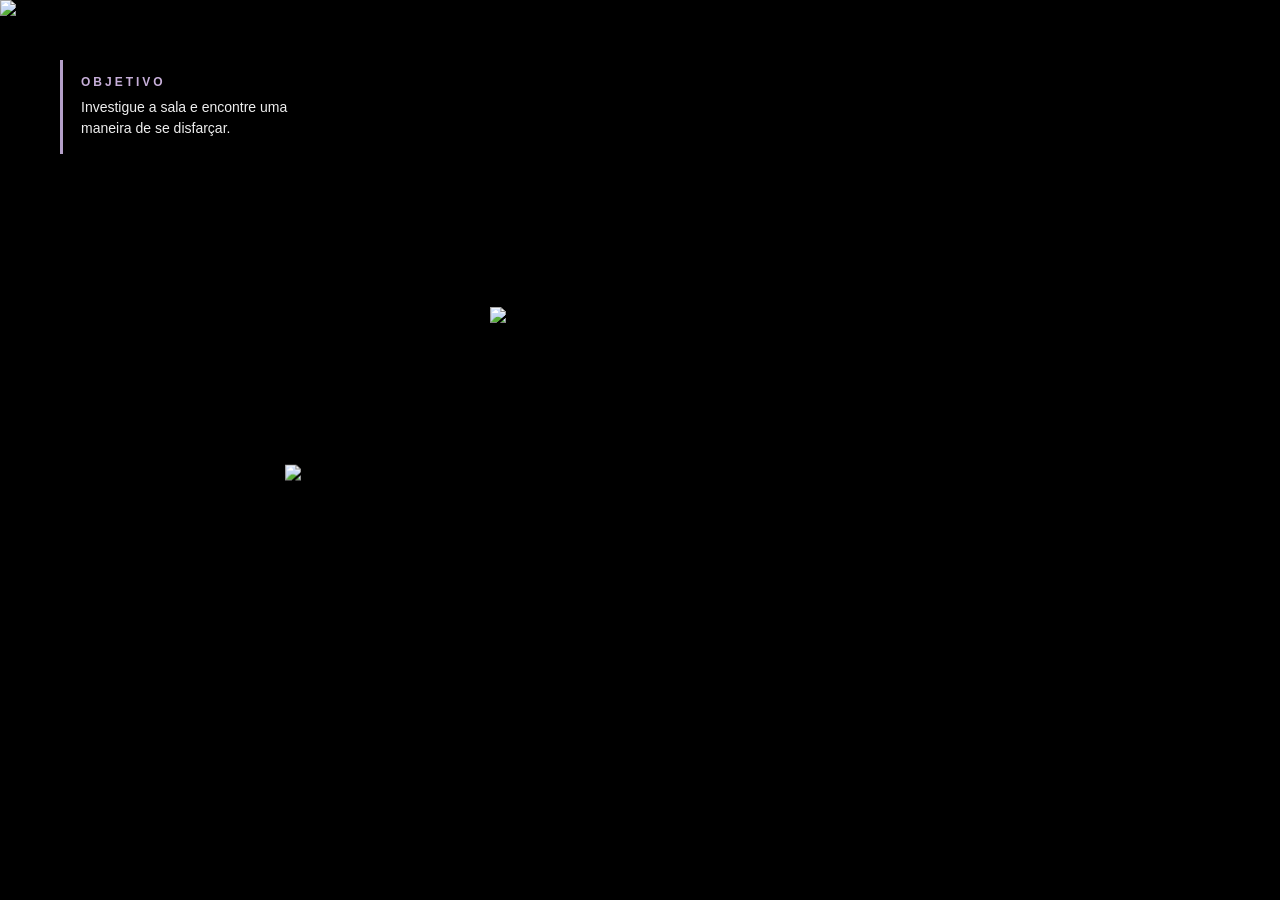
==== historia.html @ 217e8e1a "Add files via upload" ====
<!DOCTYPE html>
<html lang="pt-br">

<head>
    <meta charset="UTF-8">
    <meta name="viewport" content="width=device-width, initial-scale=1.0">
    <title>Santa Glória</title>
    <link rel="stylesheet" href="stylehistoria.css">

<script>
    if (new URLSearchParams(window.location.search).get("fadein") === "1") {
        document.documentElement.classList.add("fade-in-historia");
    }
</script>
</head>

<body>

    <!-- MÚSICA DE FUNDO -->
<audio id="musicaFundo" loop style="display:none;">
    <source src="midia/audio.mp3" type="audio/mpeg">
</audio>

    <!-- TELA DA HISTÓRIA -->
    <div class="tela-historia">

        <main class="game">

        <!-- CENÁRIO -->
        <img src="midia/cenariouniforme.png" class="cenario" alt="Sala das enfermeiras" >

        <!-- OBJETIVOS DO JOGO -->
<div class="objetivos-container" id="objetivosContainer">

    <div class="objetivo-jogo" id="objetivoJogo">
        <span class="objetivo-titulo">OBJETIVO</span>
        <p>Investigue a sala e encontre uma maneira de se disfarçar.</p>
    </div>

    <div class="objetivo-jogo bonus-jogo" id="bonusJogo">
        <span class="objetivo-titulo">BÔNUS</span>
        <p>Encontre a senha para abrir o armário.</p>
    </div>

</div>

        <!-- =====================================
            ARMÁRIO 3
        ====================================== -->
        <div class="armario-container">

            <!-- ARMÁRIO FECHADO -->
            <img src="midia/armario.png" class="armario" id="armarioFechado" alt="Armário 3" >

            <!-- ARMÁRIO ABERTO -->
            <img src="midia/armarioaber.png" class="armario armario-aberto" id="armarioAberto" alt="Armário 3 aberto" >

            <!-- CADEADO -->
            <button class="cadeado-botao" id="abrirCadeado" type="button" >
                <img src="midia/cadeado.png" class="cadeado" alt="Cadeado do Armário 3">
            </button>

            <!-- UNIFORME -->
            <button class="uniforme-botao" id="pegarUniforme" type="button" >
                <img src="midia/uniforme.png" class="uniforme" alt="Uniforme de enfermeira">
            </button>

        </div>

        <!-- =====================================
            QUADRO
        ====================================== -->
        <button class="quadro-botao" id="abrirQuadro" type="button" >
            <img src="midia/quadro.png" class="quadro" alt="Quadro de investigação">

            <img src="midia/papel.png" class="papel-no-quadro-sala" alt="">

        </button>


        <!-- =====================================
            ZOOM DO QUADRO
        ====================================== -->
        <div
            class="overlay"
            id="quadroOverlay">

            <button class="botao-fechar" id="fecharQuadro" type="button" aria-label="Fechar quadro"> × </button>

            <div class="quadro-grande-wrapper">
                <img src="midia/quadro.png" class="quadro-grande" alt="Quadro de investigação ampliado">

                <!-- PAPEL CLICÁVEL -->
                <button class="papel-botao" id="abrirPapel" type="button">
                    <img src="midia/papel.png" class="papel-no-quadro" alt="Papel">
                </button>

            </div>
        </div>


        <!-- =====================================
            ZOOM DO PAPEL
        ====================================== -->
        <div class="overlay papel-overlay" id="papelOverlay">

            <button class="botao-fechar" id="fecharPapel" type="button" aria-label="Fechar papel" > × </button>
            <img src="midia/papel.png" class="papel-grande" alt="Papel ampliado">
        </div>


        <!-- =====================================
            CADEADO / COMBINAÇÃO
        ====================================== -->
        <div class="overlay cadeado-overlay" id="cadeadoOverlay">
            <button class="botao-fechar" id="fecharCadeado" type="button" aria-label="Fechar cadeado" > × </button>
            <div class="cadeado-painel">

                <h2>CADEADO</h2>
                <p class="instrucao">
                    Arraste os discos para cima ou para baixo
                </p>
                <div class="cadeado-discos">

                    <!-- DISCO 1 -->
                    <div class="disco-arrastavel" data-numero="0" >
                        <div class="numeros">
                            <span>0</span>
                            <span>1</span>
                            <span>2</span>
                            <span>3</span>
                            <span>4</span>
                            <span>5</span>
                            <span>6</span>
                            <span>7</span>
                            <span>8</span>
                            <span>9</span>
                        </div>

                        <div class="linha-superior"></div>
                        <div class="linha-inferior"></div>

                    </div>


                    <!-- DISCO 2 -->
                    <div class="disco-arrastavel" data-numero="0">

                        <div class="numeros">
                            <span>0</span>
                            <span>1</span>
                            <span>2</span>
                            <span>3</span>
                            <span>4</span>
                            <span>5</span>
                            <span>6</span>
                            <span>7</span>
                            <span>8</span>
                            <span>9</span>
                        </div>

                        <div class="linha-superior"></div>
                        <div class="linha-inferior"></div>

                    </div>


                    <!-- DISCO 3 -->
                    <div class="disco-arrastavel" data-numero="0">

                        <div class="numeros">
                            <span>0</span>
                            <span>1</span>
                            <span>2</span>
                            <span>3</span>
                            <span>4</span>
                            <span>5</span>
                            <span>6</span>
                            <span>7</span>
                            <span>8</span>
                            <span>9</span>
                        </div>

                        <div class="linha-superior"></div>
                        <div class="linha-inferior"></div>

                    </div>
                </div>


                <!-- SENHA ATUAL -->
                <div class="senha-atual" id="senhaAtual"> 000 </div>


                <!-- MENSAGEM DO CADEADO -->
                <div class="mensagem-cadeado" id="mensagemCadeado"></div>

            </div>

        </div>


        <!-- =====================================
            MENSAGEM DO JOGO
        ====================================== -->
        <div class="mensagem-jogo" id="mensagemJogo"></div>

    </main>

    <!-- Ligações -->
<script src="scripthistoria.js"></script>
<script src="script.js"></script>
<script src="musica.js"></script>
<script src="configuracoes.js"></script>

</body>

</html>
---- stylehistoria.css ----
html,
body {
    margin: 0;
    padding: 0;
    width: 100%;
    height: 100%;
    overflow: hidden;
    background: #000;
    font-family: Arial, sans-serif;
}

.game {
    position: relative;
    width: 100vw;
    height: 100vh;
    overflow: hidden;
}


/* =====================================
   CENÁRIO
===================================== */

.cenario {
    position: absolute;
    inset: 0;

    width: 100%;
    height: 100%;

    object-fit: cover;

    user-select: none;
    pointer-events: none;
}


/* =====================================
   ARMÁRIO
===================================== */

.armario-container {
    position: absolute;

    width: 980px;

    left: 25%;
    top: 55%;

    transform: translate(-50%, -50%);

    z-index: 20;
}

.armario {
    width: 100%;
    height: auto;

    display: block;

    user-select: none;
}

.armario-aberto {
    display: none;
}


/* =====================================
   CADEADO
===================================== */

.cadeado-botao {
    position: absolute;

    width: 70px;

    /*
       Ajuste esses dois valores
       se precisar mover o cadeado.
    */
    left: 50%;
    top: 50%;

    transform: translate(-50%, -50%);

    padding: 0;

    border: none;

    background: transparent;

    cursor: pointer;

    z-index: 50;
}

.cadeado {
    width: 100%;
    height: auto;

    display: block;

    user-select: none;
}


/* =====================================
   UNIFORME
===================================== */

.uniforme-botao {
    display: none;

    position: absolute;

    width: 280px;

    left: 50%;
    top: 48%;

    transform: translate(-50%, -50%);

    padding: 0;

    border: none;

    background: transparent;

    cursor: pointer;

    z-index: 60;
}

.uniforme {
    width: 100%;
    height: auto;

    display: block;

    user-select: none;
}


/* =====================================
   QUADRO
===================================== */

.quadro-botao {
    position: absolute;

    width: 300px;

    left: 50%;
    top: 35%;

    transform: translate(-50%, -50%);

    padding: 0;
    margin: 0;

    border: none;

    background: transparent;

    cursor: pointer;

    z-index: 10;
}

.quadro {
    width: 100%;

    display: block;

    user-select: none;
}

.papel-no-quadro-sala {
    position: absolute;

    width: 65px;

    left: 52%;
    top: 42%;

    transform: translate(-50%, -50%);

    z-index: 5;

    user-select: none;

    pointer-events: none;
}


/* =====================================
   OVERLAY
===================================== */

.overlay {
    position: fixed;

    inset: 0;

    width: 100vw;
    height: 100vh;

    background: rgba(0, 0, 0, 0.92);

    z-index: 100;

    display: none;

    align-items: center;
    justify-content: center;
}

.overlay.aberto {
    display: flex;
}


/* =====================================
   FECHAR
===================================== */

.botao-fechar {
    position: absolute;

    top: 25px;
    right: 30px;

    width: 50px;
    height: 50px;

    border: none;

    border-radius: 50%;

    background: rgba(20, 20, 20, 0.9);

    color: white;

    font-size: 38px;

    cursor: pointer;

    z-index: 200;
}


/* =====================================
   QUADRO AMPLIADO
===================================== */

.quadro-grande-wrapper {
    position: relative;

    width: min(80vw, 1100px);

    max-height: 85vh;

    display: flex;

    align-items: center;
    justify-content: center;
}

.quadro-grande {
    display: block;

    width: 100%;

    max-height: 85vh;

    object-fit: contain;

    user-select: none;

    pointer-events: none;
}


/* =====================================
   PAPEL
===================================== */

.papel-botao {
    position: absolute;

    width: 190px;

    left: 52%;
    top: 42%;

    transform: translate(-50%, -50%);

    padding: 0;
    margin: 0;

    border: none;

    background: transparent;

    cursor: pointer;

    z-index: 20;
}

.papel-no-quadro {
    display: block;

    width: 100%;
    height: auto;

    user-select: none;
}

.papel-grande {
    width: min(80vw, 900px);

    max-height: 90vh;

    object-fit: contain;

    user-select: none;
}


/* =====================================
   CADEADO ABERTO
===================================== */

.cadeado-painel {
    display: flex;

    flex-direction: column;

    align-items: center;

    justify-content: center;

    gap: 18px;

    color: white;

    user-select: none;
}

.cadeado-painel h2 {
    margin: 0;

    font-size: 30px;

    letter-spacing: 4px;
}

.instrucao {
    margin: 0;

    color: #aaa;

    font-size: 15px;
}


/* =====================================
   DISCOS
===================================== */

.cadeado-discos {
    display: flex;

    align-items: center;
    justify-content: center;

    gap: 14px;

    margin-top: 10px;
}

.disco-arrastavel {
    position: relative;

    width: 82px;
    height: 105px;

    overflow: hidden;

    background: linear-gradient(
        to right,
        #aaa,
        #eee,
        #aaa
    );

    border: 4px solid #777;

    border-radius: 8px;

    cursor: grab;

    touch-action: none;

    user-select: none;

    box-sizing: border-box;
}

.disco-arrastavel:active {
    cursor: grabbing;
}


/* =====================================
   NÚMEROS DOS DISCOS
===================================== */

.numeros {
    position: absolute;

    left: 0;

    width: 100%;

    display: flex;

    flex-direction: column;

    align-items: center;

    transform: translateY(-180px);

    will-change: transform;
}

.numeros span {
    width: 100%;

    height: 60px;

    flex-shrink: 0;

    display: flex;

    align-items: center;
    justify-content: center;
    font-size: 38px;
    font-weight: bold;
    color: #111;
}


/* =====================================
LINHAS DO DISCO
===================================== */
.linha-superior,
.linha-inferior {
    position: absolute;
    left: 0;
    width: 100%;
    height: 2px;
    background: rgba(70, 70, 70, 0.7);
    pointer-events: none;
    z-index: 10;
}

.linha-superior {
    top: 51px;
}

.linha-inferior {
    bottom: 51px;
}


/* =====================================
SENHA
===================================== */
.senha-atual {
    min-width: 100px;
    text-align: center;
    font-size: 25px;
    font-weight: bold;
    letter-spacing: 8px;
    color: white;
}


/* =====================================
MENSAGEM
===================================== */

.mensagem-cadeado {
    min-height: 22px;
    color: #ccc;
    font-size: 15px;
    text-align: center;
}

.mensagem-jogo {
    position: absolute;
    left: 50%;
    bottom: 40px;
    transform: translateX(-50%);
    padding: 12px 20px;
    background: rgba(0, 0, 0, 0.85);
    color: white;
    font-size: 16px;
    border-radius: 5px;
    opacity: 0;
    pointer-events: none;
    transition: opacity 0.3s;
    z-index: 300;
}

.mensagem-jogo.visivel {
    opacity: 1;
}


/* =====================================
CELULAR
===================================== */
@media (max-width: 800px) {

    .armario-container {
        width: 90vw;
    }

    .quadro-botao {
        width: 30vw;
    }

    .cadeado-botao {
        width: 55px;
    }

    .disco-arrastavel {
        width: 65px;
        height: 95px;
    }

    .numeros span {
        font-size: 32px;
    }
}

/* ==========================================
EFEITO FADE-IN DA TELA DA HISTÓRIA
========================================== */

.fade-in-historia body {
    animation: aparecerHistoria 1.5s ease-in-out both;
}

@keyframes aparecerHistoria {
    from {
        opacity: 0;
    }

    to {
        opacity: 1;
    }
}

/* =====================================
   OBJETIVO DO JOGO
===================================== */

.objetivo-jogo {
    position: absolute;

    top: 30px;
    left: 30px;

    width: 280px;

    padding: 15px 18px;

    background: rgba(0, 0, 0, 0.75);

    border-left: 3px solid #b5a0c9;

    color: white;

    font-family: Arial, sans-serif;

    z-index: 80;

    opacity: 0;
    visibility: hidden;

    transform: translateX(-15px);

    transition:
        opacity 0.7s ease,
        transform 0.7s ease,
        visibility 0.7s;
}

/* TÍTULO */

.objetivo-titulo {
    display: block;

    color: #c7afd9;

    font-size: 12px;
    font-weight: bold;

    letter-spacing: 3px;

    margin-bottom: 8px;
}

/* =====================================
CONTAINER DOS OBJETIVOS
===================================== */

.objetivos-container {
    position: absolute;
    top: 30px;
    left: 30px;

    width: 280px;

    display: flex;
    flex-direction: column;
    gap: 12px;

    z-index: 80;
}

/* OBJETIVOS */

.objetivo-jogo {
    position: relative;

    width: 100%;
    box-sizing: border-box;

    padding: 15px 18px;

    background: rgba(0, 0, 0, 0.75);

    border-left: 3px solid #b5a0c9;

    color: white;
    font-family: Arial, sans-serif;

    opacity: 0;
    visibility: hidden;

    transform: translateX(-15px);

    transition:
        opacity 0.7s ease,
        transform 0.7s ease,
        visibility 0.7s;
}

.objetivo-jogo.visivel {
    opacity: 1;
    visibility: visible;

    transform: translateX(0);
}

/* TÍTULOS */

.objetivo-titulo {
    display: block;

    color: #c7afd9;

    font-size: 12px;
    font-weight: bold;

    letter-spacing: 3px;

    margin-bottom: 8px;
}

/* DESCRIÇÃO */

.objetivo-jogo p {
    margin: 0;

    font-size: 14px;
    line-height: 1.5;

    color: #eeeeee;
}

/* BÔNUS */

.bonus-jogo {
    border-left-color: #d6b76e;
}

.bonus-jogo .objetivo-titulo {
    color: #d6b76e;
}
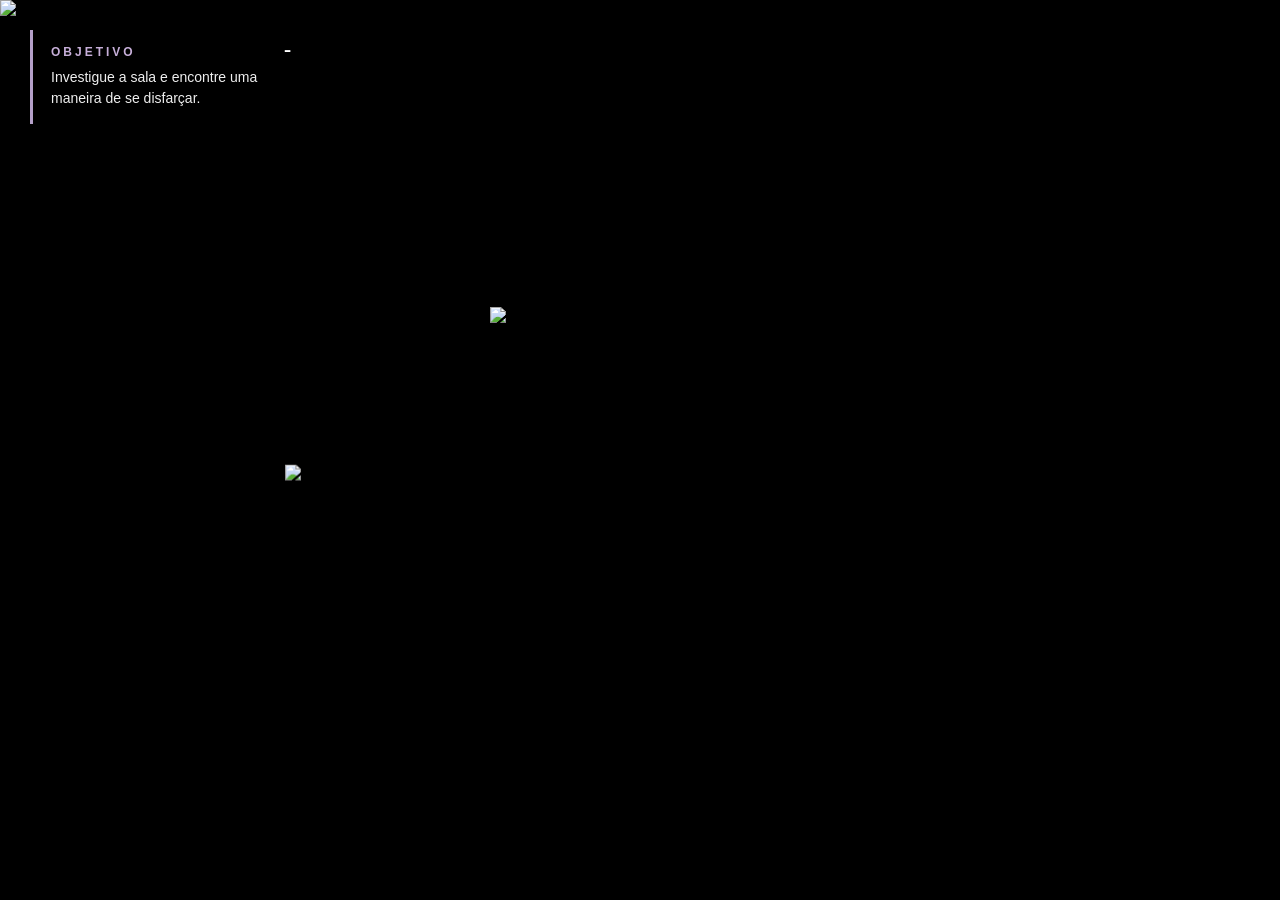
==== commit fc47cb35: "Add files via upload" ====
--- a/historia.html
+++ b/historia.html
@@ -5,213 +5,233 @@
     <meta charset="UTF-8">
     <meta name="viewport" content="width=device-width, initial-scale=1.0">
     <title>Santa Glória</title>
+
     <link rel="stylesheet" href="stylehistoria.css">
 
-<script>
-    if (new URLSearchParams(window.location.search).get("fadein") === "1") {
-        document.documentElement.classList.add("fade-in-historia");
-    }
-</script>
+    <script>
+        if (new URLSearchParams(window.location.search).get("fadein") === "1") {
+            document.documentElement.classList.add("fade-in-historia");
+        }
+    </script>
 </head>
 
 <body>
 
     <!-- MÚSICA DE FUNDO -->
-<audio id="musicaFundo" loop style="display:none;">
-    <source src="midia/audio.mp3" type="audio/mpeg">
-</audio>
+    <audio id="musicaFundo" loop style="display:none;">
+        <source src="midia/audio.mp3" type="audio/mpeg">
+    </audio>
 
     <!-- TELA DA HISTÓRIA -->
     <div class="tela-historia">
 
         <main class="game">
 
-        <!-- CENÁRIO -->
-        <img src="midia/cenariouniforme.png" class="cenario" alt="Sala das enfermeiras" >
-
-        <!-- OBJETIVOS DO JOGO -->
-<div class="objetivos-container" id="objetivosContainer">
-
-    <div class="objetivo-jogo" id="objetivoJogo">
-        <span class="objetivo-titulo">OBJETIVO</span>
-        <p>Investigue a sala e encontre uma maneira de se disfarçar.</p>
+            <!-- CENÁRIO -->
+            <img src="midia/cenariouniforme.png" class="cenario" alt="Sala das enfermeiras">
+
+            <!-- OBJETIVOS DO JOGO -->
+            <div class="objetivos-container" id="objetivosContainer">
+
+                <!-- OBJETIVO PRINCIPAL -->
+                <div class="objetivo-jogo" id="objetivoJogo">
+
+                    <button class="minimizar-objetivo" id="minimizarObjetivo" type="button"> - </button>
+
+                    <span class="objetivo-titulo">OBJETIVO</span>
+
+                    <p>Investigue a sala e encontre uma maneira de se disfarçar.</p>
+
+                </div>
+
+                <!-- ABA PARA REABRIR OBJETIVO -->
+                <button class="objetivo-aba" id="abaObjetivo" type="button"> OBJETIVO </button>
+
+                <!-- OBJETIVO BÔNUS -->
+                <div class="objetivo-jogo bonus-jogo" id="bonusJogo">
+
+                    <button class="minimizar-objetivo" id="minimizarBonus" type="button"> - button>
+
+                    <span class="objetivo-titulo">BÔNUS</span>
+
+                    <p>Encontre a senha para abrir o armário.</p>
+
+                </div>
+
+                <!-- ABA PARA REABRIR BÔNUS -->
+                <button class="objetivo-aba bonus-aba" id="abaBonus" type="button"> BÔNUS </button>
+
+            </div>
+
+            <!-- =====================================
+                ARMÁRIO 3
+            ====================================== -->
+            <div class="armario-container">
+
+                <!-- ARMÁRIO FECHADO -->
+                <img src="midia/armario.png" class="armario" id="armarioFechado" alt="Armário 3">
+
+                <!-- ARMÁRIO ABERTO -->
+                <img src="midia/armarioaber.png" class="armario armario-aberto" id="armarioAberto" alt="Armário 3 aberto">
+
+                <!-- CADEADO -->
+                <button class="cadeado-botao" id="abrirCadeado" type="button">
+                    <img src="midia/cadeado.png" class="cadeado" alt="Cadeado do Armário 3">
+                </button>
+
+                <!-- UNIFORME -->
+                <button class="uniforme-botao" id="pegarUniforme" type="button">
+                    <img src="midia/uniforme.png" class="uniforme" alt="Uniforme de enfermeira">
+                </button>
+
+            </div>
+
+            <!-- =====================================
+                QUADRO
+            ====================================== -->
+            <button class="quadro-botao" id="abrirQuadro" type="button">
+
+                <img src="midia/quadro.png" class="quadro" alt="Quadro de investigação">
+
+                <img src="midia/papel.png" class="papel-no-quadro-sala" alt="">
+
+            </button>
+
+            <!-- =====================================
+                ZOOM DO QUADRO
+            ====================================== -->
+            <div class="overlay" id="quadroOverlay">
+
+                <button class="botao-fechar" id="fecharQuadro" type="button" aria-label="Fechar quadro"> X </button>
+
+                <div class="quadro-grande-wrapper">
+
+                    <img src="midia/quadro.png" class="quadro-grande" alt="Quadro de investigação ampliado">
+
+                    <!-- PAPEL CLICÁVEL -->
+                    <button class="papel-botao" id="abrirPapel" type="button">
+                        <img src="midia/papel.png" class="papel-no-quadro" alt="Papel">
+                    </button>
+
+                </div>
+            </div>
+
+            <!-- =====================================
+                ZOOM DO PAPEL
+            ====================================== -->
+            <div class="overlay papel-overlay" id="papelOverlay">
+
+                <button class="botao-fechar" id="fecharPapel" type="button" aria-label="Fechar papel"> X </button>
+
+                <img src="midia/papel.png" class="papel-grande" alt="Papel ampliado">
+
+            </div>
+
+            <!-- =====================================
+                CADEADO / COMBINAÇÃO
+            ====================================== -->
+            <div class="overlay cadeado-overlay" id="cadeadoOverlay">
+
+                <button class="botao-fechar" id="fecharCadeado" type="button" aria-label="Fechar cadeado"> X </button>
+
+                <div class="cadeado-painel">
+
+                    <h2>CADEADO</h2>
+
+                    <p class="instrucao">
+                        Arraste os discos para cima ou para baixo
+                    </p>
+
+                    <div class="cadeado-discos">
+
+                        <!-- DISCO 1 -->
+                        <div class="disco-arrastavel" data-numero="0">
+
+                            <div class="numeros">
+                                <span>0</span>
+                                <span>1</span>
+                                <span>2</span>
+                                <span>3</span>
+                                <span>4</span>
+                                <span>5</span>
+                                <span>6</span>
+                                <span>7</span>
+                                <span>8</span>
+                                <span>9</span>
+                            </div>
+
+                            <div class="linha-superior"></div>
+                            <div class="linha-inferior"></div>
+
+                        </div>
+
+                        <!-- DISCO 2 -->
+                        <div class="disco-arrastavel" data-numero="0">
+
+                            <div class="numeros">
+                                <span>0</span>
+                                <span>1</span>
+                                <span>2</span>
+                                <span>3</span>
+                                <span>4</span>
+                                <span>5</span>
+                                <span>6</span>
+                                <span>7</span>
+                                <span>8</span>
+                                <span>9</span>
+                            </div>
+
+                            <div class="linha-superior"></div>
+                            <div class="linha-inferior"></div>
+
+                        </div>
+
+                        <!-- DISCO 3 -->
+                        <div class="disco-arrastavel" data-numero="0">
+
+                            <div class="numeros">
+                                <span>0</span>
+                                <span>1</span>
+                                <span>2</span>
+                                <span>3</span>
+                                <span>4</span>
+                                <span>5</span>
+                                <span>6</span>
+                                <span>7</span>
+                                <span>8</span>
+                                <span>9</span>
+                            </div>
+
+                            <div class="linha-superior"></div>
+                            <div class="linha-inferior"></div>
+
+                        </div>
+                    </div>
+
+                    <!-- SENHA ATUAL -->
+                    <div class="senha-atual" id="senhaAtual">
+                        000
+                    </div>
+
+                    <!-- MENSAGEM DO CADEADO -->
+                    <div class="mensagem-cadeado" id="mensagemCadeado"></div>
+
+                </div>
+            </div>
+
+            <!-- =====================================
+                MENSAGEM DO JOGO
+            ====================================== -->
+            <div class="mensagem-jogo" id="mensagemJogo"></div>
+
+        </main>
     </div>
 
-    <div class="objetivo-jogo bonus-jogo" id="bonusJogo">
-        <span class="objetivo-titulo">BÔNUS</span>
-        <p>Encontre a senha para abrir o armário.</p>
-    </div>
-
-</div>
-
-        <!-- =====================================
-            ARMÁRIO 3
-        ====================================== -->
-        <div class="armario-container">
-
-            <!-- ARMÁRIO FECHADO -->
-            <img src="midia/armario.png" class="armario" id="armarioFechado" alt="Armário 3" >
-
-            <!-- ARMÁRIO ABERTO -->
-            <img src="midia/armarioaber.png" class="armario armario-aberto" id="armarioAberto" alt="Armário 3 aberto" >
-
-            <!-- CADEADO -->
-            <button class="cadeado-botao" id="abrirCadeado" type="button" >
-                <img src="midia/cadeado.png" class="cadeado" alt="Cadeado do Armário 3">
-            </button>
-
-            <!-- UNIFORME -->
-            <button class="uniforme-botao" id="pegarUniforme" type="button" >
-                <img src="midia/uniforme.png" class="uniforme" alt="Uniforme de enfermeira">
-            </button>
-
-        </div>
-
-        <!-- =====================================
-            QUADRO
-        ====================================== -->
-        <button class="quadro-botao" id="abrirQuadro" type="button" >
-            <img src="midia/quadro.png" class="quadro" alt="Quadro de investigação">
-
-            <img src="midia/papel.png" class="papel-no-quadro-sala" alt="">
-
-        </button>
-
-
-        <!-- =====================================
-            ZOOM DO QUADRO
-        ====================================== -->
-        <div
-            class="overlay"
-            id="quadroOverlay">
-
-            <button class="botao-fechar" id="fecharQuadro" type="button" aria-label="Fechar quadro"> × </button>
-
-            <div class="quadro-grande-wrapper">
-                <img src="midia/quadro.png" class="quadro-grande" alt="Quadro de investigação ampliado">
-
-                <!-- PAPEL CLICÁVEL -->
-                <button class="papel-botao" id="abrirPapel" type="button">
-                    <img src="midia/papel.png" class="papel-no-quadro" alt="Papel">
-                </button>
-
-            </div>
-        </div>
-
-
-        <!-- =====================================
-            ZOOM DO PAPEL
-        ====================================== -->
-        <div class="overlay papel-overlay" id="papelOverlay">
-
-            <button class="botao-fechar" id="fecharPapel" type="button" aria-label="Fechar papel" > × </button>
-            <img src="midia/papel.png" class="papel-grande" alt="Papel ampliado">
-        </div>
-
-
-        <!-- =====================================
-            CADEADO / COMBINAÇÃO
-        ====================================== -->
-        <div class="overlay cadeado-overlay" id="cadeadoOverlay">
-            <button class="botao-fechar" id="fecharCadeado" type="button" aria-label="Fechar cadeado" > × </button>
-            <div class="cadeado-painel">
-
-                <h2>CADEADO</h2>
-                <p class="instrucao">
-                    Arraste os discos para cima ou para baixo
-                </p>
-                <div class="cadeado-discos">
-
-                    <!-- DISCO 1 -->
-                    <div class="disco-arrastavel" data-numero="0" >
-                        <div class="numeros">
-                            <span>0</span>
-                            <span>1</span>
-                            <span>2</span>
-                            <span>3</span>
-                            <span>4</span>
-                            <span>5</span>
-                            <span>6</span>
-                            <span>7</span>
-                            <span>8</span>
-                            <span>9</span>
-                        </div>
-
-                        <div class="linha-superior"></div>
-                        <div class="linha-inferior"></div>
-
-                    </div>
-
-
-                    <!-- DISCO 2 -->
-                    <div class="disco-arrastavel" data-numero="0">
-
-                        <div class="numeros">
-                            <span>0</span>
-                            <span>1</span>
-                            <span>2</span>
-                            <span>3</span>
-                            <span>4</span>
-                            <span>5</span>
-                            <span>6</span>
-                            <span>7</span>
-                            <span>8</span>
-                            <span>9</span>
-                        </div>
-
-                        <div class="linha-superior"></div>
-                        <div class="linha-inferior"></div>
-
-                    </div>
-
-
-                    <!-- DISCO 3 -->
-                    <div class="disco-arrastavel" data-numero="0">
-
-                        <div class="numeros">
-                            <span>0</span>
-                            <span>1</span>
-                            <span>2</span>
-                            <span>3</span>
-                            <span>4</span>
-                            <span>5</span>
-                            <span>6</span>
-                            <span>7</span>
-                            <span>8</span>
-                            <span>9</span>
-                        </div>
-
-                        <div class="linha-superior"></div>
-                        <div class="linha-inferior"></div>
-
-                    </div>
-                </div>
-
-
-                <!-- SENHA ATUAL -->
-                <div class="senha-atual" id="senhaAtual"> 000 </div>
-
-
-                <!-- MENSAGEM DO CADEADO -->
-                <div class="mensagem-cadeado" id="mensagemCadeado"></div>
-
-            </div>
-
-        </div>
-
-
-        <!-- =====================================
-            MENSAGEM DO JOGO
-        ====================================== -->
-        <div class="mensagem-jogo" id="mensagemJogo"></div>
-
-    </main>
-
-    <!-- Ligações -->
-<script src="scripthistoria.js"></script>
-<script src="script.js"></script>
-<script src="musica.js"></script>
-<script src="configuracoes.js"></script>
+    <!-- LIGAÇÕES DOS SCRIPTS -->
+    <script src="scripthistoria.js"></script>
+    <script src="script.js"></script>
+    <script src="musica.js"></script>
+    <script src="configuracoes.js"></script>
 
 </body>
 
--- a/stylehistoria.css
+++ b/stylehistoria.css
@@ -486,7 +486,6 @@
     letter-spacing: 8px;
     color: white;
 }
-
 
 /* =====================================
 MENSAGEM
@@ -550,7 +549,6 @@
 /* ==========================================
 EFEITO FADE-IN DA TELA DA HISTÓRIA
 ========================================== */
-
 .fade-in-historia body {
     animation: aparecerHistoria 1.5s ease-in-out both;
 }
@@ -566,135 +564,113 @@
 }
 
 /* =====================================
-   OBJETIVO DO JOGO
-===================================== */
-
-.objetivo-jogo {
-    position: absolute;
-
+    OBJETIVO DO JOGO
+===================================== */
+/* TÍTULO */
+.objetivo-titulo {
+    display: block;
+    color: #c7afd9;
+    font-size: 12px;
+    font-weight: bold;
+    letter-spacing: 3px;
+    margin-bottom: 8px;
+}
+
+/* =====================================
+CONTAINER DOS OBJETIVOS
+===================================== */
+.objetivos-container {
+    position: absolute;
     top: 30px;
     left: 30px;
-
     width: 280px;
-
-    padding: 15px 18px;
-
-    background: rgba(0, 0, 0, 0.75);
-
-    border-left: 3px solid #b5a0c9;
-
-    color: white;
-
-    font-family: Arial, sans-serif;
-
-    z-index: 80;
-
-    opacity: 0;
-    visibility: hidden;
-
-    transform: translateX(-15px);
-
-    transition:
-        opacity 0.7s ease,
-        transform 0.7s ease,
-        visibility 0.7s;
-}
-
-/* TÍTULO */
-
-.objetivo-titulo {
-    display: block;
-
-    color: #c7afd9;
-
-    font-size: 12px;
-    font-weight: bold;
-
-    letter-spacing: 3px;
-
-    margin-bottom: 8px;
-}
-
-/* =====================================
-CONTAINER DOS OBJETIVOS
-===================================== */
-
-.objetivos-container {
-    position: absolute;
-    top: 30px;
-    left: 30px;
-
-    width: 280px;
-
     display: flex;
     flex-direction: column;
     gap: 12px;
-
     z-index: 80;
 }
 
-/* OBJETIVOS */
-
+/* =====================================
+OBJETIVOS
+===================================== */
 .objetivo-jogo {
     position: relative;
-
     width: 100%;
     box-sizing: border-box;
-
-    padding: 15px 18px;
-
+    padding: 15px 40px 15px 18px;
     background: rgba(0, 0, 0, 0.75);
-
     border-left: 3px solid #b5a0c9;
-
     color: white;
     font-family: Arial, sans-serif;
-
     opacity: 0;
     visibility: hidden;
-
     transform: translateX(-15px);
-
     transition:
-        opacity 0.7s ease,
-        transform 0.7s ease,
-        visibility 0.7s;
-}
-
+        opacity 0.3s ease,
+        transform 0.3s ease,
+        visibility 0.3s;
+}
+
+/* OBJETIVO VISÍVEL */
 .objetivo-jogo.visivel {
     opacity: 1;
     visibility: visible;
-
     transform: translateX(0);
 }
 
-/* TÍTULOS */
+/* OBJETIVO MINIMIZADO */
+.objetivo-jogo.minimizado {
+    display: none;
+}
+
+/* =====================================
+BOTÃO DE MINIMIZAR
+===================================== */
+.minimizar-objetivo {
+    position: absolute;
+    top: 7px;
+    right: 10px;
+    width: 25px;
+    height: 25px;
+    border: none;
+    background: transparent;
+    color: white;
+    font-size: 23px;
+    cursor: pointer;
+    display: flex;
+    align-items: center;
+    justify-content: center;
+    transition: 0.2s;
+}
+
+.minimizar-objetivo:hover {
+    color: #d6a0ff;
+    transform: scale(1.15);
+}
+
+/* =====================================
+TÍTULOS E DESCRIÇÕES
+===================================== */
 
 .objetivo-titulo {
     display: block;
-
     color: #c7afd9;
-
     font-size: 12px;
     font-weight: bold;
-
     letter-spacing: 3px;
-
     margin-bottom: 8px;
 }
-
-/* DESCRIÇÃO */
 
 .objetivo-jogo p {
     margin: 0;
-
     font-size: 14px;
     line-height: 1.5;
-
     color: #eeeeee;
 }
 
-/* BÔNUS */
+/* =====================================
+OBJETIVO BÔNUS
+===================================== */
 
 .bonus-jogo {
     border-left-color: #d6b76e;
@@ -702,4 +678,46 @@
 
 .bonus-jogo .objetivo-titulo {
     color: #d6b76e;
+}
+
+/* =====================================
+ABAS LATERAIS
+===================================== */
+.objetivo-aba {
+    position: fixed;
+    left: 0;
+    top: 180px;
+    width: 28px;
+    height: 100px;
+    border: none;
+    border-radius: 0 6px 6px 0;
+    background-color: #a66bd4;
+    color: white;
+    font-size: 10px;
+    writing-mode: vertical-rl;
+    text-orientation: mixed;
+    cursor: pointer;
+    opacity: 0;
+    pointer-events: none;
+    transition:
+        width 0.25s ease,
+        opacity 0.25s ease;
+    z-index: 100;
+}
+
+/* MOSTRAR ABA */
+.objetivo-aba.visivel {
+    opacity: 1;
+    pointer-events: auto;
+}
+
+/* EFEITO AO PASSAR O MOUSE */
+.objetivo-aba:hover {
+    width: 22px;
+}
+
+/* ABA DO BÔNUS */
+.bonus-aba {
+    top: 290px;
+    background-color: #c99b48;
 }
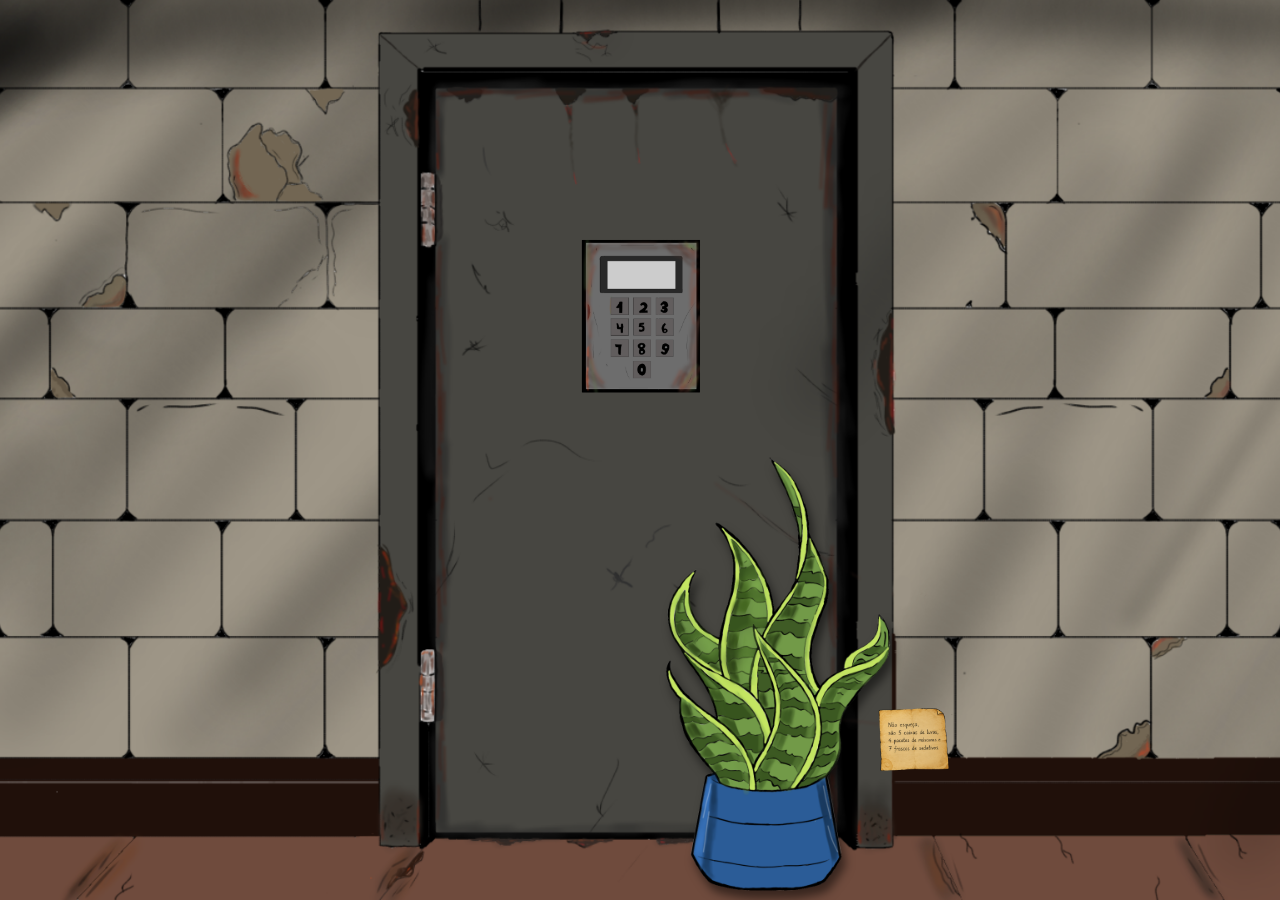
==== commit 06b4ec89: "Add files via upload" ====
--- a/historia.html
+++ b/historia.html
@@ -1,18 +1,17 @@
 <!DOCTYPE html>
-<html lang="pt-br">
+<html lang="pt-BR">
+<head>
+<meta charset="UTF-8">
+<meta name="viewport" content="width=device-width, initial-scale=1.0">
+<title>Painel Interativo</title>
+<link rel="stylesheet" href="pagporta.css">
 
-<head>
-    <meta charset="UTF-8">
-    <meta name="viewport" content="width=device-width, initial-scale=1.0">
-    <title>Santa Glória</title>
-
-    <link rel="stylesheet" href="stylehistoria.css">
-
-    <script>
+<script>
         if (new URLSearchParams(window.location.search).get("fadein") === "1") {
             document.documentElement.classList.add("fade-in-historia");
         }
     </script>
+
 </head>
 
 <body>
@@ -22,217 +21,92 @@
         <source src="midia/audio.mp3" type="audio/mpeg">
     </audio>
 
-    <!-- TELA DA HISTÓRIA -->
-    <div class="tela-historia">
+<!-- CENÁRIO -->
+<div id="cenario">
 
-        <main class="game">
+<!-- PAINEL DA PORTA -->
+<button type="button"
+    class="quadro-botao"
+    onclick="abrirPainel()">
 
-            <!-- CENÁRIO -->
-            <img src="midia/cenariouniforme.png" class="cenario" alt="Sala das enfermeiras">
+    <img src="painel.png" alt="Painel da porta">
 
-            <!-- OBJETIVOS DO JOGO -->
-            <div class="objetivos-container" id="objetivosContainer">
+</button>
 
-                <!-- OBJETIVO PRINCIPAL -->
-                <div class="objetivo-jogo" id="objetivoJogo">
+<!-- FLOR NO CHÃO -->
+<img src="flor.png"
+    class="flor-cenario"
+    alt="Flor no cenário">
 
-                    <button class="minimizar-objetivo" id="minimizarObjetivo" type="button"> - </button>
+<!-- PAPEL PERTO DA PLANTA -->
+<button type="button"
+        class="papel-botao"
+        onclick="abrirPapel()">
 
-                    <span class="objetivo-titulo">OBJETIVO</span>
+    <img src="papel.png" alt="Anotação">
 
-                    <p>Investigue a sala e encontre uma maneira de se disfarçar.</p>
+</button>
 
-                </div>
+</div>
 
-                <!-- ABA PARA REABRIR OBJETIVO -->
-                <button class="objetivo-aba" id="abaObjetivo" type="button"> OBJETIVO </button>
+<!-- PAINEL AMPLIADO -->
+<div class="overlay" id="quadroOverlay">
 
-                <!-- OBJETIVO BÔNUS -->
-                <div class="objetivo-jogo bonus-jogo" id="bonusJogo">
+<div class="quadro-grande-wrapper">
 
-                    <button class="minimizar-objetivo" id="minimizarBonus" type="button"> - button>
+    <img src="painel.png"
+        class="quadro-grande"
+        alt="Painel ampliado">
 
-                    <span class="objetivo-titulo">BÔNUS</span>
+    <!-- VISOR -->
+    <input id="visor"
+    type="text"
+    readonly
+    maxlength="6">
 
-                    <p>Encontre a senha para abrir o armário.</p>
+    <!-- NÚMEROS -->
+    <button type="button" class="numero n1" onclick="digitar('1')"></button>
+    <button type="button" class="numero n2" onclick="digitar('2')"></button>
+    <button type="button" class="numero n3" onclick="digitar('3')"></button>
 
-                </div>
+    <button type="button" class="numero n4" onclick="digitar('4')"></button>
+    <button type="button" class="numero n5" onclick="digitar('5')"></button>
+    <button type="button" class="numero n6" onclick="digitar('6')"></button>
 
-                <!-- ABA PARA REABRIR BÔNUS -->
-                <button class="objetivo-aba bonus-aba" id="abaBonus" type="button"> BÔNUS </button>
+    <button type="button" class="numero n7" onclick="digitar('7')"></button>
+    <button type="button" class="numero n8" onclick="digitar('8')"></button>
+    <button type="button" class="numero n9" onclick="digitar('9')"></button>
 
-            </div>
+    <button type="button" class="numero n0" onclick="digitar('0')"></button>
 
-            <!-- =====================================
-                ARMÁRIO 3
-            ====================================== -->
-            <div class="armario-container">
+</div>
 
-                <!-- ARMÁRIO FECHADO -->
-                <img src="midia/armario.png" class="armario" id="armarioFechado" alt="Armário 3">
+<!-- FECHAR PAINEL -->
+<button type="button"
+    class="botao-fechar"
+    onclick="fecharPainel()"
+    aria-label="Fechar painel"> × </button>
 
-                <!-- ARMÁRIO ABERTO -->
-                <img src="midia/armarioaber.png" class="armario armario-aberto" id="armarioAberto" alt="Armário 3 aberto">
+</div>
 
-                <!-- CADEADO -->
-                <button class="cadeado-botao" id="abrirCadeado" type="button">
-                    <img src="midia/cadeado.png" class="cadeado" alt="Cadeado do Armário 3">
-                </button>
+<!-- PAPEL AMPLIADO (MESMA IMAGEM) -->
+<div class="papel-overlay" id="papelOverlay">
 
-                <!-- UNIFORME -->
-                <button class="uniforme-botao" id="pegarUniforme" type="button">
-                    <img src="midia/uniforme.png" class="uniforme" alt="Uniforme de enfermeira">
-                </button>
+<img src="papel.png"
+    class="papel-grande"
+    alt="Anotação ampliada">
 
-            </div>
+<!-- FECHAR PAPEL -->
+<button type="button"
+        class="papel-fechar"
+        onclick="fecharPapel()"> × </button>
 
-            <!-- =====================================
-                QUADRO
-            ====================================== -->
-            <button class="quadro-botao" id="abrirQuadro" type="button">
+</div>
 
-                <img src="midia/quadro.png" class="quadro" alt="Quadro de investigação">
-
-                <img src="midia/papel.png" class="papel-no-quadro-sala" alt="">
-
-            </button>
-
-            <!-- =====================================
-                ZOOM DO QUADRO
-            ====================================== -->
-            <div class="overlay" id="quadroOverlay">
-
-                <button class="botao-fechar" id="fecharQuadro" type="button" aria-label="Fechar quadro"> X </button>
-
-                <div class="quadro-grande-wrapper">
-
-                    <img src="midia/quadro.png" class="quadro-grande" alt="Quadro de investigação ampliado">
-
-                    <!-- PAPEL CLICÁVEL -->
-                    <button class="papel-botao" id="abrirPapel" type="button">
-                        <img src="midia/papel.png" class="papel-no-quadro" alt="Papel">
-                    </button>
-
-                </div>
-            </div>
-
-            <!-- =====================================
-                ZOOM DO PAPEL
-            ====================================== -->
-            <div class="overlay papel-overlay" id="papelOverlay">
-
-                <button class="botao-fechar" id="fecharPapel" type="button" aria-label="Fechar papel"> X </button>
-
-                <img src="midia/papel.png" class="papel-grande" alt="Papel ampliado">
-
-            </div>
-
-            <!-- =====================================
-                CADEADO / COMBINAÇÃO
-            ====================================== -->
-            <div class="overlay cadeado-overlay" id="cadeadoOverlay">
-
-                <button class="botao-fechar" id="fecharCadeado" type="button" aria-label="Fechar cadeado"> X </button>
-
-                <div class="cadeado-painel">
-
-                    <h2>CADEADO</h2>
-
-                    <p class="instrucao">
-                        Arraste os discos para cima ou para baixo
-                    </p>
-
-                    <div class="cadeado-discos">
-
-                        <!-- DISCO 1 -->
-                        <div class="disco-arrastavel" data-numero="0">
-
-                            <div class="numeros">
-                                <span>0</span>
-                                <span>1</span>
-                                <span>2</span>
-                                <span>3</span>
-                                <span>4</span>
-                                <span>5</span>
-                                <span>6</span>
-                                <span>7</span>
-                                <span>8</span>
-                                <span>9</span>
-                            </div>
-
-                            <div class="linha-superior"></div>
-                            <div class="linha-inferior"></div>
-
-                        </div>
-
-                        <!-- DISCO 2 -->
-                        <div class="disco-arrastavel" data-numero="0">
-
-                            <div class="numeros">
-                                <span>0</span>
-                                <span>1</span>
-                                <span>2</span>
-                                <span>3</span>
-                                <span>4</span>
-                                <span>5</span>
-                                <span>6</span>
-                                <span>7</span>
-                                <span>8</span>
-                                <span>9</span>
-                            </div>
-
-                            <div class="linha-superior"></div>
-                            <div class="linha-inferior"></div>
-
-                        </div>
-
-                        <!-- DISCO 3 -->
-                        <div class="disco-arrastavel" data-numero="0">
-
-                            <div class="numeros">
-                                <span>0</span>
-                                <span>1</span>
-                                <span>2</span>
-                                <span>3</span>
-                                <span>4</span>
-                                <span>5</span>
-                                <span>6</span>
-                                <span>7</span>
-                                <span>8</span>
-                                <span>9</span>
-                            </div>
-
-                            <div class="linha-superior"></div>
-                            <div class="linha-inferior"></div>
-
-                        </div>
-                    </div>
-
-                    <!-- SENHA ATUAL -->
-                    <div class="senha-atual" id="senhaAtual">
-                        000
-                    </div>
-
-                    <!-- MENSAGEM DO CADEADO -->
-                    <div class="mensagem-cadeado" id="mensagemCadeado"></div>
-
-                </div>
-            </div>
-
-            <!-- =====================================
-                MENSAGEM DO JOGO
-            ====================================== -->
-            <div class="mensagem-jogo" id="mensagemJogo"></div>
-
-        </main>
-    </div>
-
-    <!-- LIGAÇÕES DOS SCRIPTS -->
-    <script src="scripthistoria.js"></script>
     <script src="script.js"></script>
+    <script src="scriptporta.js"></script>
     <script src="musica.js"></script>
     <script src="configuracoes.js"></script>
 
 </body>
-
-</html>+</html>
--- a/pagporta.css
+++ b/pagporta.css
@@ -0,0 +1,243 @@
+* {
+box-sizing: border-box;
+}
+
+/* ==========================================
+EFEITO FADE-IN DA TELA DA HISTÓRIA
+========================================== */
+.fade-in-historia body {
+    animation: aparecerHistoria 1.5s ease-in-out both;
+}
+
+@keyframes aparecerHistoria {
+    from {
+        opacity: 0;
+    }
+
+    to {
+        opacity: 1;
+    }
+}
+
+body {
+margin: 0;
+padding: 0;
+overflow: hidden;
+background: black;
+font-family: Arial, sans-serif;
+}
+
+/* CENÁRIO */
+#cenario {
+position: relative;
+width: 100vw;
+height: 100vh;
+background-image: url("cenario.png");
+background-position: center bottom;
+background-repeat: no-repeat;
+background-size: cover;
+}
+
+/* PAINEL NA PORTA */
+.quadro-botao {
+position: absolute;
+width: 300px;
+left: 50%;
+top: 35%;
+transform: translate(-50%, -50%);
+padding: 0;
+margin: 0;
+border: none;
+background: transparent;
+cursor: pointer;
+z-index: 10;
+transition: transform 0.2s ease;
+}
+
+.quadro-botao:hover {
+transform: translate(-50%, -50%) scale(1.03);
+}
+
+.quadro-botao img {
+width: 100%;
+height: auto;
+display: block;
+}
+
+/* FLOR NO CHÃO - LADO DIREITO */
+.flor-cenario {
+position: absolute;
+width: 800px;
+right: 8%;
+bottom: 0%;
+z-index: 20;
+pointer-events: none;
+
+  /* Sombra para dar profundidade */
+filter: drop-shadow(4px 8px 5px rgba(0,0,0,0.5));
+}
+
+/* PAPEL PERTO DA PLANTA */
+.papel-botao {
+position: absolute;
+width: 150px;
+right: 23%;
+bottom: 13%;
+border: none;
+padding: 0;
+background: transparent;
+cursor: pointer;
+z-index: 30;
+transition: transform 0.2s ease;
+}
+
+.papel-botao:hover {
+transform: scale(1.1);
+}
+
+.papel-botao img {
+width: 100%;
+display: block;
+}
+
+/* FUNDO ESCURO DO PAINEL */
+.overlay {
+position: fixed;
+inset: 0;
+background: rgba(0, 0, 0, 0.75);
+display: none;
+z-index: 100;
+align-items: center;
+justify-content: center;
+}
+
+/* PAINEL AMPLIADO */
+.quadro-grande-wrapper {
+position: relative;
+width: min(1300px, 96vw, calc(80vh * 1.8066));
+aspect-ratio: 1644 / 910;
+flex-shrink: 0;
+}
+
+.quadro-grande {
+display: block;
+width: 100%;
+height: 100%;
+object-fit: contain;
+pointer-events: none;
+}
+
+/* BOTÃO FECHAR PAINEL */
+.botao-fechar {
+position: absolute;
+top: 10px;
+right: 10px;
+width: 42px;
+height: 42px;
+border: none;
+border-radius: 50%;
+background: rgba(20, 20, 20, 0.9);
+color: white;
+font-size: 30px;
+cursor: pointer;
+z-index: 200;
+display: flex;
+align-items: center;
+justify-content: center;
+line-height: 1;
+}
+
+.botao-fechar:hover {
+background: #be123c;
+}
+
+/* VISOR DIGITAL */
+#visor {
+position: absolute;
+top: 17.8%;
+left: 39.8%;
+width: 22.7%;
+height: 16.7%;
+background: transparent;
+border: none;
+outline: none;
+font-size: clamp(18px, 3vw, 55px);
+font-weight: bold;
+font-family: 'Courier New', monospace;
+color: #1a1a1a;
+text-align: center;
+letter-spacing: 6px;
+z-index: 150;
+}
+
+/* BOTÕES INVISÍVEIS */
+.numero {
+position: absolute;
+width: 6%;
+height: 10.5%;
+background: transparent;
+border: none;
+padding: 0;
+cursor: pointer;
+z-index: 150;
+}
+
+.numero:active {
+background: rgba(255, 255, 255, 0.2);
+border-radius: 4px;
+}
+
+/* PRIMEIRA LINHA */
+.n1 { left: 41.0%; top: 39.7%; }
+.n2 { left: 48.5%; top: 39.7%; }
+.n3 { left: 56.0%; top: 39.7%; }
+
+/* SEGUNDA LINHA */
+.n4 { left: 41.0%; top: 52.3%; }
+.n5 { left: 48.5%; top: 52.3%; }
+.n6 { left: 56.0%; top: 52.3%; }
+
+/* TERCEIRA LINHA */
+.n7 { left: 41.0%; top: 65.0%; }
+.n8 { left: 48.5%; top: 65.0%; }
+.n9 { left: 56.0%; top: 65.0%; }
+
+/* ZERO */
+.n0 { left: 48.5%; top: 77.8%; }
+
+/* FUNDO ESCURO DO PAPEL */
+.papel-overlay {
+position: fixed;
+inset: 0;
+background: rgba(0, 0, 0, 0.8);
+display: none;
+align-items: center;
+justify-content: center;
+z-index: 300;
+}
+
+/* PAPEL AMPLIADO */
+.papel-grande {
+width: min(600px, 85vw);
+max-height: 85vh;
+object-fit: contain;
+}
+
+/* BOTÃO FECHAR PAPEL */
+.papel-fechar {
+position: absolute;
+top: 20px;
+right: 25px;
+width: 42px;
+height: 42px;
+border: none;
+border-radius: 50%;
+background: #222;
+color: white;
+font-size: 30px;
+cursor: pointer;
+}
+
+.papel-fechar:hover {
+background: #be123c;
+}
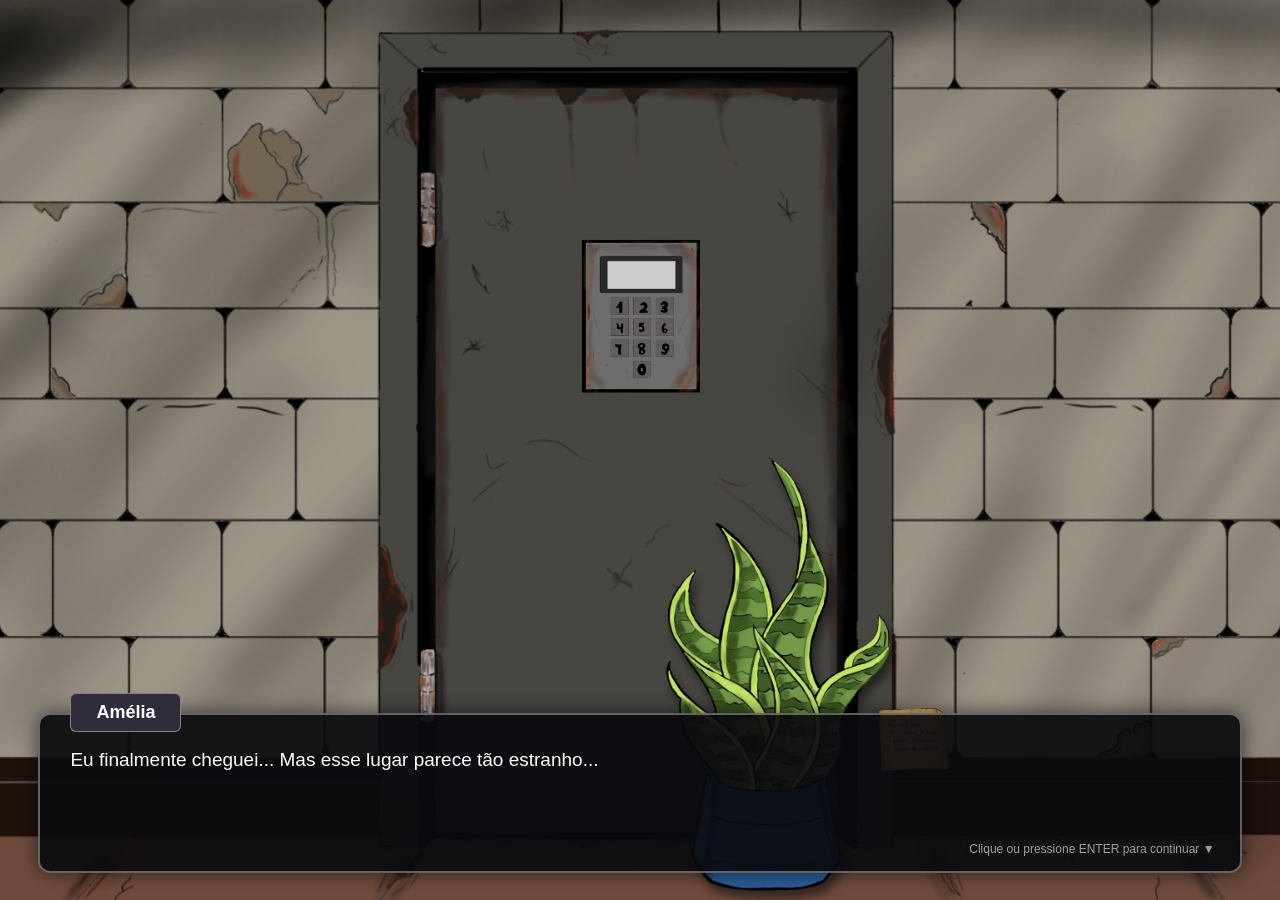
==== commit 6b6b9cd2: "Add files via upload" ====
--- a/historia.html
+++ b/historia.html
@@ -49,20 +49,64 @@
 
 </div>
 
+<!-- =====================================
+     OBJETIVO DO JOGO
+===================================== -->
+<div class="objetivos-container">
+
+    <!-- OBJETIVO PRINCIPAL -->
+    <div class="objetivo-jogo" id="objetivoJogo">
+
+        <div class="objetivo-cabecalho">
+            <span>OBJETIVO</span>
+
+            <button
+                type="button"
+                id="minimizarObjetivo"
+                aria-label="Minimizar objetivo"> − </button>
+        </div>
+        <p> Descubra qual a senha para destrancar a porta.</p>
+    </div>
+
+    <!-- ABA PARA REABRIR O OBJETIVO -->
+    <div class="objetivo-aba" id="abaObjetivo"> OBJETIVO + </div>
+
+</div>
+
+<!-- ==========================================
+INTERFACE DE DIÁLOGO
+========================================== -->
+<div id="interfaceDialogo" class="interface-dialogo">
+
+    <!-- IMAGEM DA PERSONAGEM -->
+    <img src="personagem.png" alt="Personagem" id="imagemPersonagem" class="imagem-personagem">
+
+    <!-- CAIXA DE DIÁLOGO -->
+    <div class="caixa-dialogo">
+
+        <!-- NOME DA PERSONAGEM -->
+        <div class="nome-personagem"> Personagem </div>
+
+        <!-- TEXTO DA FALA -->
+        <div class="texto-dialogo">
+        </div>
+
+        <!-- INDICADOR DE CONTINUAÇÃO -->
+        <div class="indicador-dialogo"> Clique ou pressione ENTER para continuar ▼ </div>
+
+    </div>
+
+</div>
+
 <!-- PAINEL AMPLIADO -->
 <div class="overlay" id="quadroOverlay">
 
 <div class="quadro-grande-wrapper">
 
-    <img src="painel.png"
-        class="quadro-grande"
-        alt="Painel ampliado">
+    <img src="painel.png" class="quadro-grande" alt="Painel ampliado">
 
     <!-- VISOR -->
-    <input id="visor"
-    type="text"
-    readonly
-    maxlength="6">
+    <input id="visor" type="text" readonly maxlength="6">
 
     <!-- NÚMEROS -->
     <button type="button" class="numero n1" onclick="digitar('1')"></button>
@@ -107,6 +151,8 @@
     <script src="scriptporta.js"></script>
     <script src="musica.js"></script>
     <script src="configuracoes.js"></script>
+    <script src="dialogo.js"></script>
+    <script src="objetivos.js"></script>
 
 </body>
-</html>
+</html>
--- a/pagporta.css
+++ b/pagporta.css
@@ -240,4 +240,288 @@
 
 .papel-fechar:hover {
 background: #be123c;
-}+}
+
+/* ==========================================
+INTERFACE DE DIÁLOGO
+========================================== */
+
+/* CONTAINER GERAL */
+.interface-dialogo {
+    position: fixed;
+    inset: 0;
+
+    z-index: 50;
+
+    display: none;
+
+    pointer-events: none;
+}
+
+
+/* IMAGEM DA PERSONAGEM */
+.imagem-personagem {
+    position: absolute;
+
+    right: -15%;
+    bottom: 8;
+
+    height: 200%;
+    max-width: 100%;
+
+    object-fit: contain;
+    object-position: bottom;
+
+    filter: drop-shadow(0 0 15px rgba(0,0,0,0.6));
+
+    pointer-events: none;
+
+    z-index: 2;
+}
+
+/* CAIXA DE DIÁLOGO */
+.caixa-dialogo {
+    position: absolute;
+
+    left: 3%;
+    bottom: 3%;
+
+    width: 94%;
+    min-height: 160px;
+
+    padding: 25px 30px;
+
+    background: rgba(10, 10, 15, 0.92);
+
+    border: 2px solid rgba(255,255,255,0.35);
+    border-radius: 12px;
+
+    color: white;
+
+    cursor: pointer;
+
+    pointer-events: auto;
+
+    box-shadow: 0 0 20px rgba(0,0,0,0.6);
+
+    z-index: 1;
+}
+
+
+/* NOME DA PERSONAGEM */
+.nome-personagem {
+    position: absolute;
+
+    top: -22px;
+    left: 30px;
+
+    padding: 8px 25px;
+
+    background: #302c3b;
+
+    border: 1px solid rgba(255,255,255,0.4);
+    border-radius: 6px;
+
+    font-size: 18px;
+    font-weight: bold;
+}
+
+/* TEXTO DA FALA */
+.texto-dialogo {
+    font-size: 19px;
+    line-height: 1.6;
+
+    margin-top: 5px;
+
+    max-width: 75%;
+}
+
+/* INDICADOR PARA CONTINUAR */
+.indicador-dialogo {
+    position: absolute;
+
+    right: 25px;
+    bottom: 15px;
+
+    font-size: 12px;
+
+    color: rgba(255,255,255,0.6);
+
+    animation: piscarDialogo 1.5s infinite;
+}
+
+/* ANIMAÇÃO DO INDICADOR */
+@keyframes piscarDialogo {
+    0%, 100% {
+        opacity: 0.4;
+    }
+
+    50% {
+        opacity: 1;
+    }
+}
+
+
+/* ==========================================
+   OBJETIVOS DO JOGO
+========================================== */
+
+/* CONTAINER GERAL */
+.objetivos-container {
+    position: fixed;
+
+    top: 25px;
+    left: 25px;
+
+    z-index: 350;
+
+    font-family: Arial, sans-serif;
+}
+
+/* OBJETIVO PRINCIPAL */
+.objetivo-jogo {
+    position: relative;
+
+    width: 300px;
+    min-height: 110px;
+
+    padding: 18px 20px;
+
+    background: rgba(15, 15, 20, 0.92);
+
+    border: 1px solid rgba(180, 150, 220, 0.55);
+    border-left: 4px solid #9b7acb;
+
+    border-radius: 6px;
+
+    color: white;
+
+    box-shadow: 0 5px 20px rgba(0,0,0,0.5);
+
+    /* ESCONDIDO INICIALMENTE */
+    opacity: 0;
+    visibility: hidden;
+
+    transform: translateX(-20px);
+
+    transition:
+        opacity 0.3s ease,
+        transform 0.3s ease,
+        visibility 0.3s;
+}
+
+/* OBJETIVO VISÍVEL */
+.objetivo-jogo.visivel {
+    opacity: 1;
+    visibility: visible;
+
+    transform: translateX(0);
+}
+
+/* CABEÇALHO */
+.objetivo-cabecalho {
+    display: flex;
+
+    justify-content: space-between;
+    align-items: center;
+
+    margin-bottom: 12px;
+
+    color: #c5a8ed;
+
+    font-size: 13px;
+    font-weight: bold;
+
+    letter-spacing: 2px;
+}
+
+/* BOTÃO MINIMIZAR */
+.objetivo-cabecalho button {
+    width: 25px;
+    height: 25px;
+
+    border: none;
+    border-radius: 4px;
+
+    background: rgba(255,255,255,0.1);
+
+    color: white;
+
+    font-size: 20px;
+
+    cursor: pointer;
+
+    display: flex;
+    align-items: center;
+    justify-content: center;
+
+    transition: background 0.2s;
+}
+
+.objetivo-cabecalho button:hover {
+    background: rgba(155, 122, 203, 0.5);
+}
+
+/* TEXTO DO OBJETIVO */
+.objetivo-jogo p {
+    margin: 0;
+
+    font-size: 14px;
+    line-height: 1.5;
+
+    color: #e5e5e5;
+}
+
+/* ==========================================
+   OBJETIVO MINIMIZADO
+========================================== */
+
+/* ESCONDER O PAINEL */
+.objetivo-jogo.minimizado {
+    display: none;
+}
+
+/* ABA PARA REABRIR */
+.objetivo-aba {
+    display: none;
+
+    width: 125px;
+
+    padding: 12px 15px;
+
+    background: rgba(15, 15, 20, 0.92);
+
+    border: 1px solid rgba(180, 150, 220, 0.55);
+    border-left: 4px solid #9b7acb;
+
+    border-radius: 5px;
+
+    color: #c5a8ed;
+
+    font-size: 12px;
+    font-weight: bold;
+
+    letter-spacing: 1px;
+
+    text-align: center;
+
+    cursor: pointer;
+
+    box-shadow: 0 5px 15px rgba(0,0,0,0.4);
+
+    transition:
+        background 0.2s ease,
+        transform 0.2s ease;
+}
+
+/* MOSTRAR ABA */
+.objetivo-aba.visivel {
+    display: block;
+}
+
+/* EFEITO AO PASSAR O MOUSE */
+.objetivo-aba:hover {
+    background: rgba(75, 55, 100, 0.95);
+
+    transform: translateX(4px);
+}
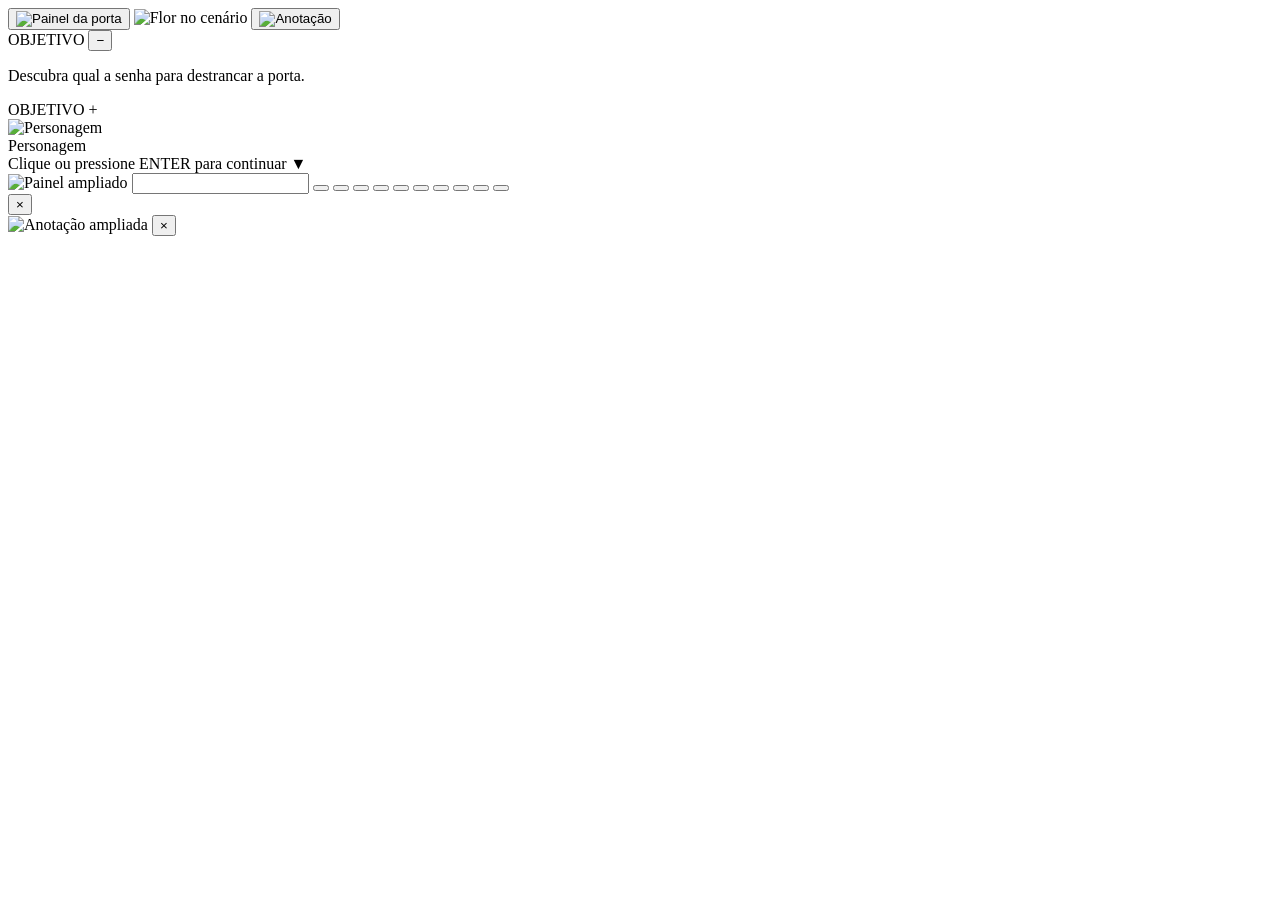
==== commit 0d1896d3: "Add files via upload" ====
--- a/historia.html
+++ b/historia.html
@@ -1,158 +1,161 @@
 <!DOCTYPE html>
 <html lang="pt-BR">
 <head>
-<meta charset="UTF-8">
-<meta name="viewport" content="width=device-width, initial-scale=1.0">
-<title>Painel Interativo</title>
-<link rel="stylesheet" href="pagporta.css">
+    <meta charset="UTF-8">
+    <meta name="viewport" content="width=device-width, initial-scale=1.0">
+    <title>Santa Glória - História</title>
 
-<script>
+    <link rel="stylesheet" href="../css/historia.css">
+
+    <script>
         if (new URLSearchParams(window.location.search).get("fadein") === "1") {
             document.documentElement.classList.add("fade-in-historia");
         }
     </script>
-
 </head>
-
 <body>
 
     <!-- MÚSICA DE FUNDO -->
-    <audio id="musicaFundo" loop style="display:none;">
-        <source src="midia/audio.mp3" type="audio/mpeg">
+    <audio id="musicaFundo" loop style="display: none;">
+        <source src="../assets/audio/audio.mp3" type="audio/mpeg">
     </audio>
 
-<!-- CENÁRIO -->
-<div id="cenario">
+    <!-- CENÁRIO -->
+    <div id="cenario">
 
-<!-- PAINEL DA PORTA -->
-<button type="button"
-    class="quadro-botao"
-    onclick="abrirPainel()">
+        <!-- PAINEL NA PORTA -->
+        <button type="button" class="quadro-botao" onclick="abrirPainel()">
+            <img src="../assets/imagens/painel.png" alt="Painel da porta">
+        </button>
 
-    <img src="painel.png" alt="Painel da porta">
+        <!-- FLOR NO CHÃO -->
+        <img src="../assets/imagens/flor.png"
+             class="flor-cenario" alt="Flor no cenário">
 
-</button>
-
-<!-- FLOR NO CHÃO -->
-<img src="flor.png"
-    class="flor-cenario"
-    alt="Flor no cenário">
-
-<!-- PAPEL PERTO DA PLANTA -->
-<button type="button"
-        class="papel-botao"
-        onclick="abrirPapel()">
-
-    <img src="papel.png" alt="Anotação">
-
-</button>
-
-</div>
-
-<!-- =====================================
-     OBJETIVO DO JOGO
-===================================== -->
-<div class="objetivos-container">
-
-    <!-- OBJETIVO PRINCIPAL -->
-    <div class="objetivo-jogo" id="objetivoJogo">
-
-        <div class="objetivo-cabecalho">
-            <span>OBJETIVO</span>
-
-            <button
-                type="button"
-                id="minimizarObjetivo"
-                aria-label="Minimizar objetivo"> − </button>
-        </div>
-        <p> Descubra qual a senha para destrancar a porta.</p>
-    </div>
-
-    <!-- ABA PARA REABRIR O OBJETIVO -->
-    <div class="objetivo-aba" id="abaObjetivo"> OBJETIVO + </div>
-
-</div>
-
-<!-- ==========================================
-INTERFACE DE DIÁLOGO
-========================================== -->
-<div id="interfaceDialogo" class="interface-dialogo">
-
-    <!-- IMAGEM DA PERSONAGEM -->
-    <img src="personagem.png" alt="Personagem" id="imagemPersonagem" class="imagem-personagem">
-
-    <!-- CAIXA DE DIÁLOGO -->
-    <div class="caixa-dialogo">
-
-        <!-- NOME DA PERSONAGEM -->
-        <div class="nome-personagem"> Personagem </div>
-
-        <!-- TEXTO DA FALA -->
-        <div class="texto-dialogo">
-        </div>
-
-        <!-- INDICADOR DE CONTINUAÇÃO -->
-        <div class="indicador-dialogo"> Clique ou pressione ENTER para continuar ▼ </div>
+        <!-- PAPEL PERTO DA PLANTA -->
+        <button type="button" class="papel-botao" onclick="abrirPapel()">
+            <img src="../assets/imagens/papel.png" alt="Anotação">
+        </button>
 
     </div>
 
-</div>
+    <!-- OBJETIVOS DO JOGO -->
+    <div class="objetivos-container">
 
-<!-- PAINEL AMPLIADO -->
-<div class="overlay" id="quadroOverlay">
+        <!-- OBJETIVO PRINCIPAL -->
+        <div class="objetivo-jogo" id="objetivoJogo">
 
-<div class="quadro-grande-wrapper">
+            <div class="objetivo-cabecalho">
+                <span>OBJETIVO</span>
 
-    <img src="painel.png" class="quadro-grande" alt="Painel ampliado">
+                <button type="button" id="minimizarObjetivo"
+                        aria-label="Minimizar objetivo">−</button>
+            </div>
 
-    <!-- VISOR -->
-    <input id="visor" type="text" readonly maxlength="6">
+            <p>Descubra qual a senha para destrancar a porta.</p>
 
-    <!-- NÚMEROS -->
-    <button type="button" class="numero n1" onclick="digitar('1')"></button>
-    <button type="button" class="numero n2" onclick="digitar('2')"></button>
-    <button type="button" class="numero n3" onclick="digitar('3')"></button>
+        </div>
 
-    <button type="button" class="numero n4" onclick="digitar('4')"></button>
-    <button type="button" class="numero n5" onclick="digitar('5')"></button>
-    <button type="button" class="numero n6" onclick="digitar('6')"></button>
+        <!-- ABA PARA REABRIR O OBJETIVO -->
+        <div class="objetivo-aba" id="abaObjetivo">
+            OBJETIVO +
+        </div>
 
-    <button type="button" class="numero n7" onclick="digitar('7')"></button>
-    <button type="button" class="numero n8" onclick="digitar('8')"></button>
-    <button type="button" class="numero n9" onclick="digitar('9')"></button>
+    </div>
 
-    <button type="button" class="numero n0" onclick="digitar('0')"></button>
+    <!-- INTERFACE DE DIÁLOGO -->
+    <div id="interfaceDialogo" class="interface-dialogo">
 
-</div>
+        <img src="../assets/imagens/personagem.png"
+             alt="Personagem"
+             id="imagemPersonagem"
+             class="imagem-personagem">
 
-<!-- FECHAR PAINEL -->
-<button type="button"
-    class="botao-fechar"
-    onclick="fecharPainel()"
-    aria-label="Fechar painel"> × </button>
+        <div class="caixa-dialogo">
 
-</div>
+            <div class="nome-personagem">Personagem</div>
 
-<!-- PAPEL AMPLIADO (MESMA IMAGEM) -->
-<div class="papel-overlay" id="papelOverlay">
+            <div class="texto-dialogo"></div>
 
-<img src="papel.png"
-    class="papel-grande"
-    alt="Anotação ampliada">
+            <div class="indicador-dialogo">
+                Clique ou pressione ENTER para continuar ▼
+            </div>
 
-<!-- FECHAR PAPEL -->
-<button type="button"
-        class="papel-fechar"
-        onclick="fecharPapel()"> × </button>
+        </div>
+    </div>
 
-</div>
+    <!-- PAINEL AMPLIADO -->
+    <div class="overlay" id="quadroOverlay">
 
-    <script src="script.js"></script>
-    <script src="scriptporta.js"></script>
-    <script src="musica.js"></script>
-    <script src="configuracoes.js"></script>
-    <script src="dialogo.js"></script>
-    <script src="objetivos.js"></script>
+        <div class="quadro-grande-wrapper">
+
+            <img src="../assets/imagens/painel.png"
+                 class="quadro-grande"
+                 alt="Painel ampliado">
+
+            <!-- VISOR -->
+            <input id="visor" type="text" readonly
+                   maxlength="6" aria-label="Senha digitada">
+
+            <!-- BOTÕES NUMÉRICOS -->
+            <button type="button" class="numero n1"
+                    onclick="digitar('1')" aria-label="1"></button>
+
+            <button type="button" class="numero n2"
+                    onclick="digitar('2')" aria-label="2"></button>
+
+            <button type="button" class="numero n3"
+                    onclick="digitar('3')" aria-label="3"></button>
+
+            <button type="button" class="numero n4"
+                    onclick="digitar('4')" aria-label="4"></button>
+
+            <button type="button" class="numero n5"
+                    onclick="digitar('5')" aria-label="5"></button>
+
+            <button type="button" class="numero n6"
+                    onclick="digitar('6')" aria-label="6"></button>
+
+            <button type="button" class="numero n7"
+                    onclick="digitar('7')" aria-label="7"></button>
+
+            <button type="button" class="numero n8"
+                    onclick="digitar('8')" aria-label="8"></button>
+
+            <button type="button" class="numero n9"
+                    onclick="digitar('9')" aria-label="9"></button>
+
+            <button type="button" class="numero n0"
+                    onclick="digitar('0')" aria-label="0"></button>
+
+        </div>
+
+        <!-- FECHAR PAINEL -->
+        <button type="button" class="botao-fechar"
+                onclick="fecharPainel()"
+                aria-label="Fechar painel">×</button>
+
+    </div>
+
+    <!-- PAPEL AMPLIADO -->
+    <div class="papel-overlay" id="papelOverlay">
+
+        <img src="../assets/imagens/papel.png"
+             class="papel-grande"
+             alt="Anotação ampliada">
+
+        <button type="button" class="papel-fechar"
+                onclick="fecharPapel()"
+                aria-label="Fechar papel">×</button>
+
+    </div>
+
+    <!-- JAVASCRIPT -->
+    <script src="../js/sistemas/musica.js"></script>
+    <script src="../js/sistemas/configuracoes.js"></script>
+    <script src="../js/historia/objetivos.js"></script>
+    <script src="../js/historia/painel.js"></script>
+    <script src="../js/historia/dialogo.js"></script>
 
 </body>
 </html>
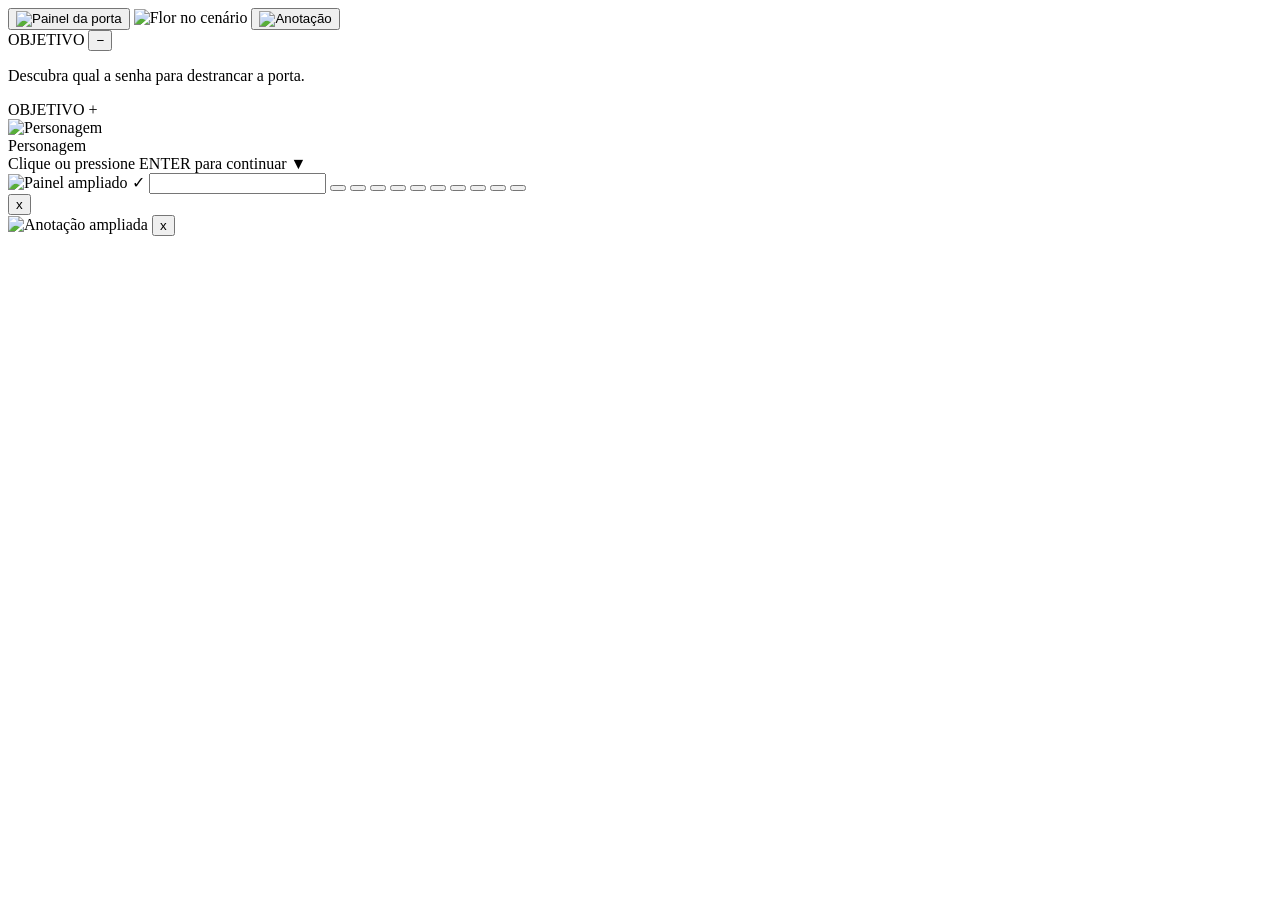
==== commit c0d90604: "Add files via upload" ====
--- a/historia.html
+++ b/historia.html
@@ -86,12 +86,12 @@
 
     <!-- PAINEL AMPLIADO -->
     <div class="overlay" id="quadroOverlay">
-
         <div class="quadro-grande-wrapper">
 
-            <img src="../assets/imagens/painel.png"
-                 class="quadro-grande"
-                 alt="Painel ampliado">
+            <img src="../assets/imagens/painel.png" class="quadro-grande" alt="Painel ampliado">
+
+            <!-- SÍMBOLO DE PAINEL DESTRANCADO -->
+        <span id="painelCerto" class="painel-certo">✓</span>
 
             <!-- VISOR -->
             <input id="visor" type="text" readonly
@@ -133,7 +133,7 @@
         <!-- FECHAR PAINEL -->
         <button type="button" class="botao-fechar"
                 onclick="fecharPainel()"
-                aria-label="Fechar painel">×</button>
+                aria-label="Fechar painel"> x </button>
 
     </div>
 
@@ -146,7 +146,7 @@
 
         <button type="button" class="papel-fechar"
                 onclick="fecharPapel()"
-                aria-label="Fechar papel">×</button>
+                aria-label="Fechar papel"> x </button>
 
     </div>
 
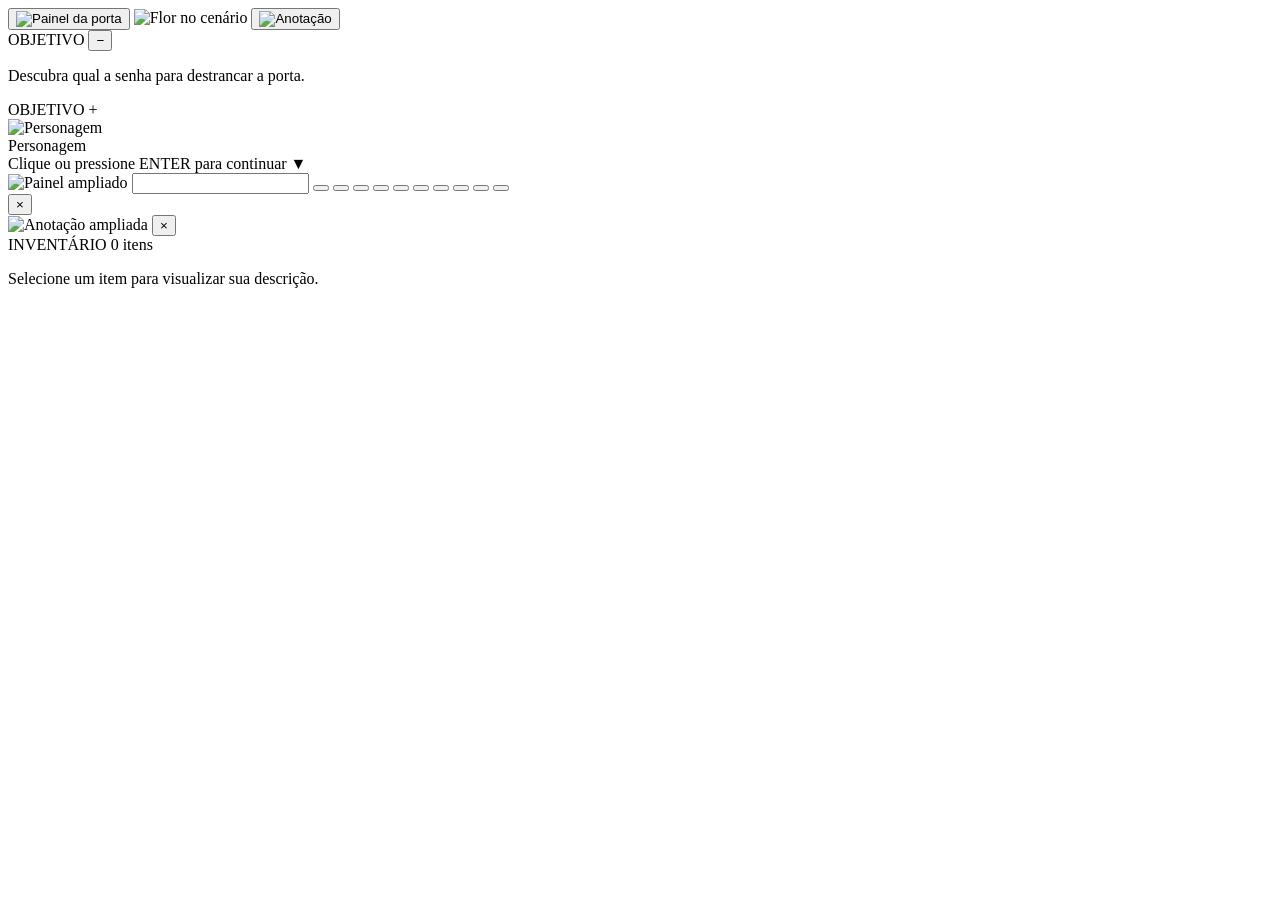
==== commit 95980989: "Add files via upload" ====
--- a/historia.html
+++ b/historia.html
@@ -6,6 +6,7 @@
     <title>Santa Glória - História</title>
 
     <link rel="stylesheet" href="../css/historia.css">
+    <link rel="stylesheet" href="../css/inventario.css">
 
     <script>
         if (new URLSearchParams(window.location.search).get("fadein") === "1") {
@@ -86,12 +87,12 @@
 
     <!-- PAINEL AMPLIADO -->
     <div class="overlay" id="quadroOverlay">
+
         <div class="quadro-grande-wrapper">
 
-            <img src="../assets/imagens/painel.png" class="quadro-grande" alt="Painel ampliado">
-
-            <!-- SÍMBOLO DE PAINEL DESTRANCADO -->
-        <span id="painelCerto" class="painel-certo">✓</span>
+            <img src="../assets/imagens/painel.png"
+                 class="quadro-grande"
+                 alt="Painel ampliado">
 
             <!-- VISOR -->
             <input id="visor" type="text" readonly
@@ -133,7 +134,7 @@
         <!-- FECHAR PAINEL -->
         <button type="button" class="botao-fechar"
                 onclick="fecharPainel()"
-                aria-label="Fechar painel"> x </button>
+                aria-label="Fechar painel">×</button>
 
     </div>
 
@@ -141,19 +142,54 @@
     <div class="papel-overlay" id="papelOverlay">
 
         <img src="../assets/imagens/papel.png"
-             class="papel-grande"
-             alt="Anotação ampliada">
+            class="papel-grande"
+            alt="Anotação ampliada">
 
         <button type="button" class="papel-fechar"
                 onclick="fecharPapel()"
-                aria-label="Fechar papel"> x </button>
+                aria-label="Fechar papel">×</button>
 
     </div>
+
+    <!-- =====================================
+     INVENTÁRIO DA PERSONAGEM
+     ===================================== -->
+
+<div id="inventarioJogador" class="inventario-jogador">
+
+    <div class="inventario-cabecalho">
+
+        <span>INVENTÁRIO</span>
+
+        <span id="contadorInventario">0 itens</span>
+
+    </div>
+
+    <div class="inventario-conteudo">
+
+        <div
+            id="listaItensInventario"
+            class="lista-itens-inventario">
+        </div>
+
+        <p
+            id="descricaoItemInventario"
+            class="descricao-item-inventario">
+
+            Selecione um item para visualizar sua descrição.
+
+        </p>
+
+    </div>
+
+</div>
+
 
     <!-- JAVASCRIPT -->
     <script src="../js/sistemas/musica.js"></script>
     <script src="../js/sistemas/configuracoes.js"></script>
     <script src="../js/historia/objetivos.js"></script>
+        <script src="../js/sistemas/inventario.js"></script>
     <script src="../js/historia/painel.js"></script>
     <script src="../js/historia/dialogo.js"></script>
 
